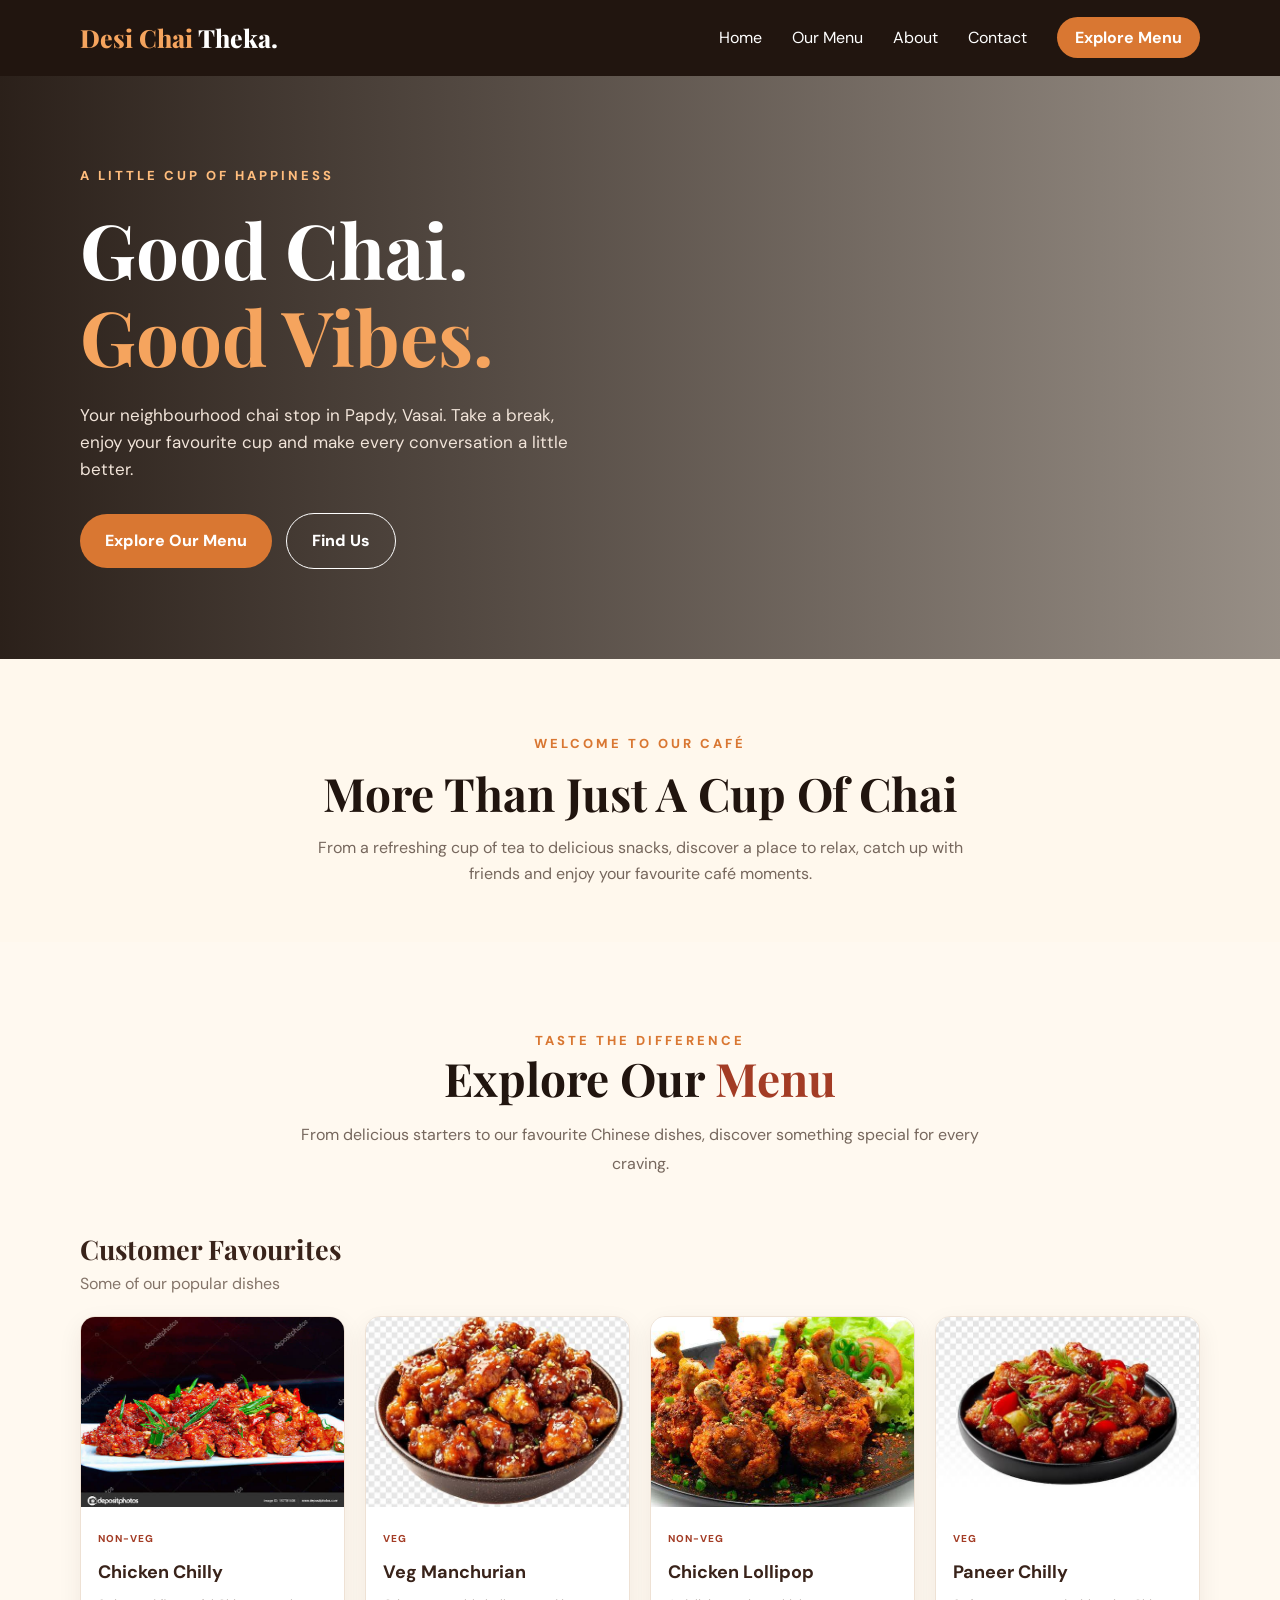
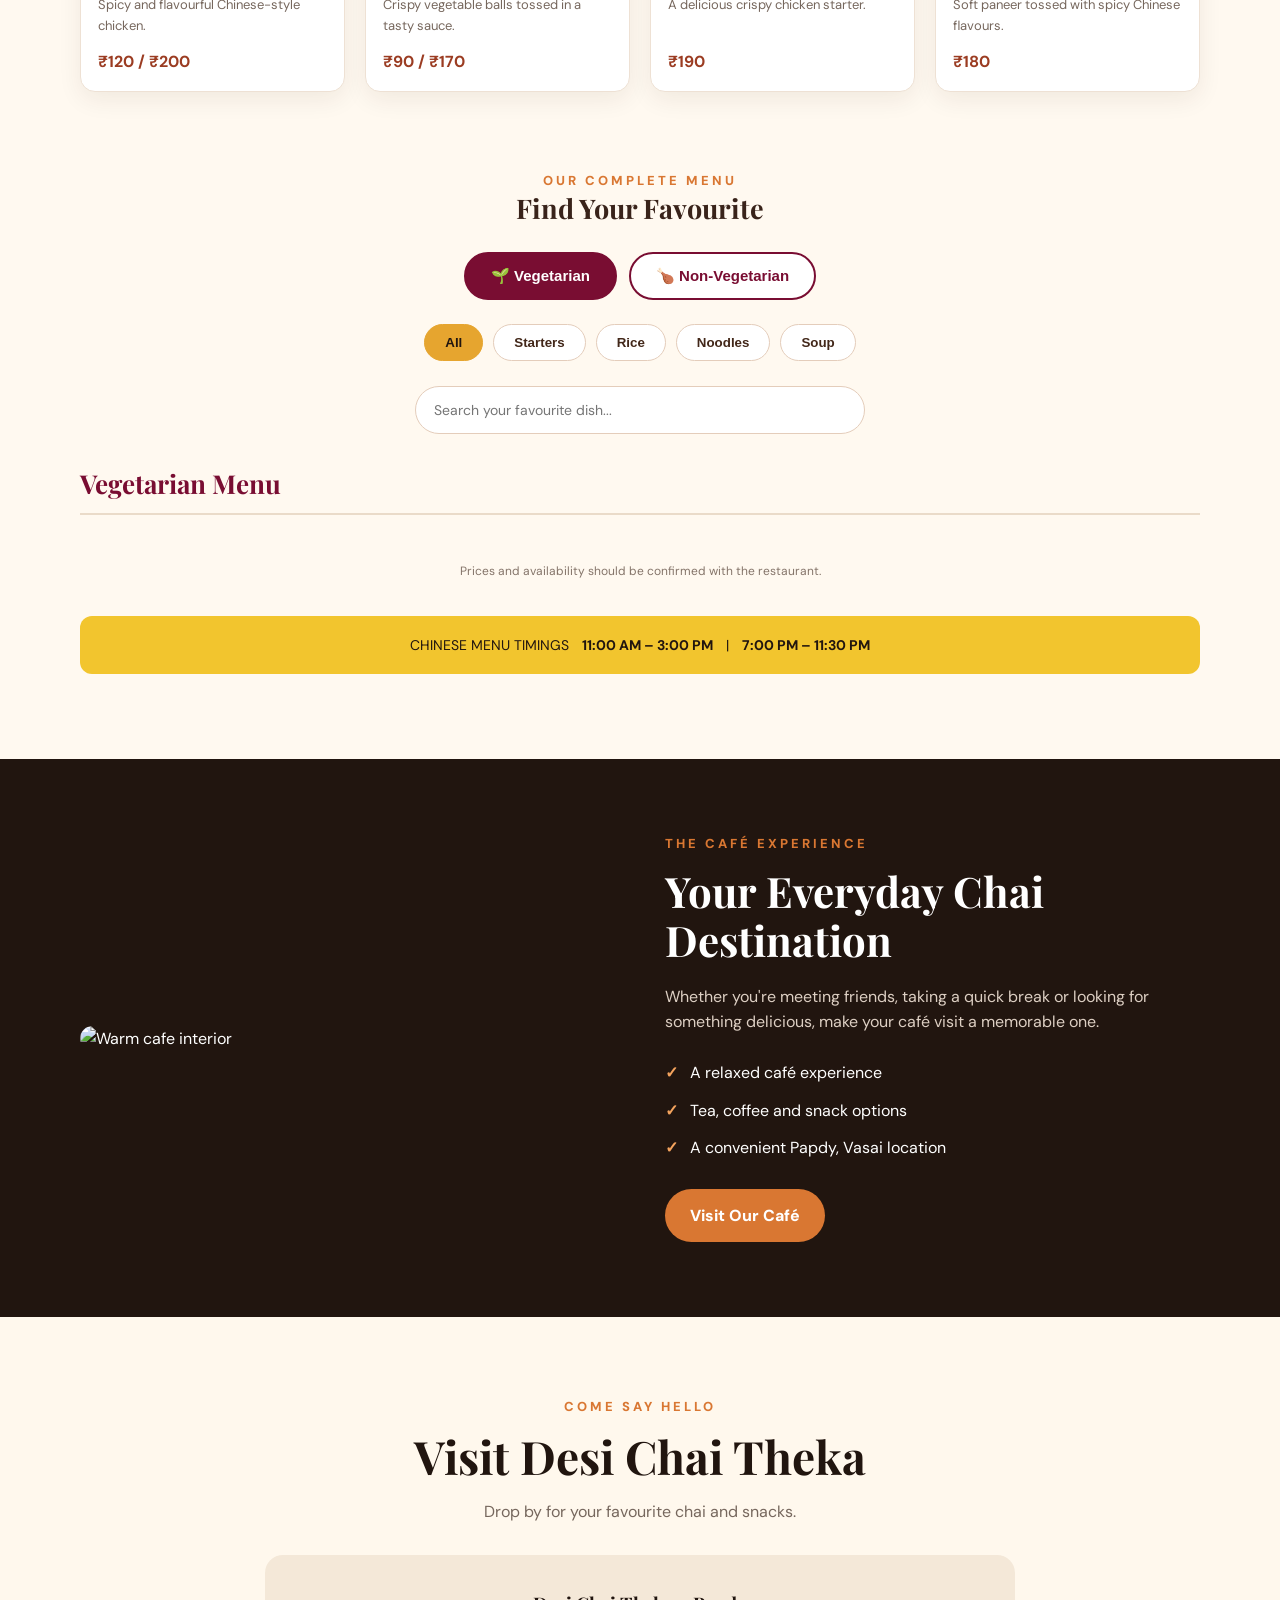
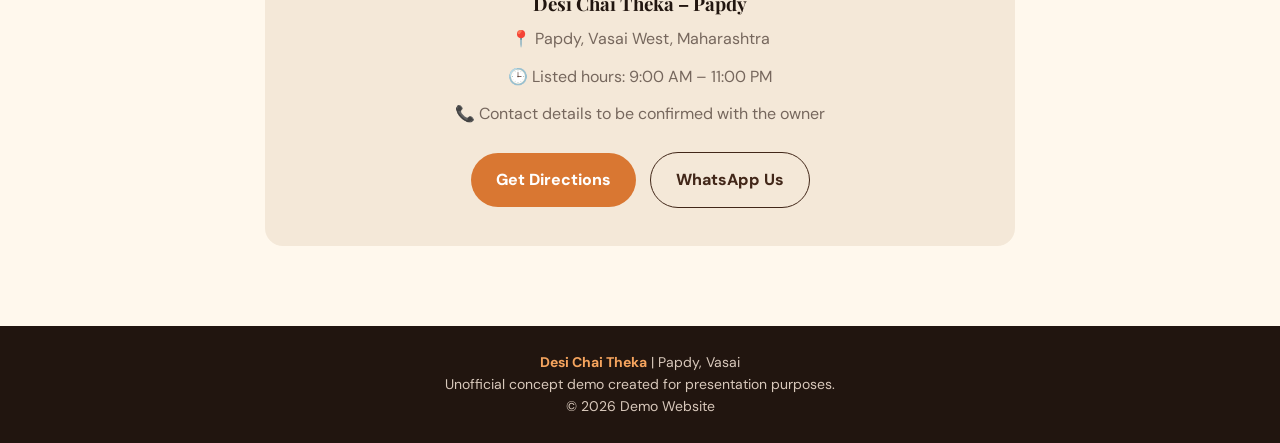
==== index.html @ b7f6dbe9 "Initial commit - Desi Chai Theka website" ====
<!DOCTYPE html>
<html lang="en">
<head>
  <meta charset="UTF-8">
  <meta name="viewport" content="width=device-width, initial-scale=1.0">
  <meta name="description" content="Discover Desi Chai Theka, Papdy, Vasai. Explore our sample menu of chai, coffee and snacks.">
  <title>Desi Chai Theka | Papdy, Vasai</title>

  <link rel="preconnect" href="https://fonts.googleapis.com">
  <link rel="preconnect" href="https://fonts.gstatic.com" crossorigin>
  <link href="https://fonts.googleapis.com/css2?family=DM+Sans:wght@400;500;600;700;800&family=Playfair+Display:wght@600;700;800&display=swap" rel="stylesheet">
  <script src="js/menu.js" defer></script>
  <style>
    :root {
      --dark: #21150f;
      --brown: #422719;
      --orange: #d97732;
      --cream: #fff8ed;
      --muted: #76675d;
      --white: #ffffff;
    }

    * {
      margin: 0;
      padding: 0;
      box-sizing: border-box;
    }

    html {
      scroll-behavior: smooth;
    }

    body {
      font-family: "DM Sans", sans-serif;
      background: var(--cream);
      color: var(--dark);
      line-height: 1.6;
    }

    a {
      text-decoration: none;
      color: inherit;
    }

    .container {
      width: min(1120px, 90%);
      margin: auto;
    }

    /* Navigation */
    header {
      background: var(--dark);
      color: white;
      position: sticky;
      top: 0;
      z-index: 100;
    }

    .navbar {
      min-height: 76px;
      display: flex;
      justify-content: space-between;
      align-items: center;
    }

    .logo {
      font-family: "Playfair Display", serif;
      font-size: 25px;
      font-weight: 800;
      color: #f5a45e;
    }

    .logo span {
      color: white;
    }

    .nav-links {
      display: flex;
      gap: 30px;
      align-items: center;
      list-style: none;
    }

    .nav-links a:hover {
      color: #f5a45e;
    }

    .nav-cta {
      background: var(--orange);
      padding: 10px 18px;
      border-radius: 25px;
      font-weight: 700;
    }

    .menu-toggle {
      display: none;
      background: none;
      color: white;
      border: 0;
      font-size: 28px;
      cursor: pointer;
    }

    /* Hero */
    .hero {
      min-height: 570px;
      display: flex;
      align-items: center;
      color: white;
      background:
        linear-gradient(90deg, rgba(25, 14, 8, .92), rgba(25, 14, 8, .45)),
        url("https://images.unsplash.com/photo-1544787219-7f47ccb76574?auto=format&fit=crop&w=1800&q=85")
        center/cover;
    }

    .hero-content {
      max-width: 650px;
      padding: 90px 0;
    }

    .eyebrow {
      color: #ffbd7d;
      text-transform: uppercase;
      letter-spacing: 3px;
      font-size: 13px;
      font-weight: 800;
      margin-bottom: 18px;
    }

    h1, h2, h3 {
      font-family: "Playfair Display", serif;
      line-height: 1.15;
    }

    h1 {
      font-size: clamp(42px, 7vw, 76px);
      margin-bottom: 22px;
    }

    h1 span {
      color: #f5a45e;
    }

    .hero p {
      font-size: 17px;
      max-width: 520px;
      color: #f1e4d9;
      margin-bottom: 30px;
    }

    .btn {
      display: inline-block;
      background: var(--orange);
      color: white;
      padding: 14px 25px;
      border-radius: 30px;
      font-weight: 800;
      transition: .2s;
    }

    .btn:hover {
      background: #b85d22;
      transform: translateY(-2px);
    }

    .btn-outline {
      background: transparent;
      border: 1px solid white;
      margin-left: 10px;
    }

    .btn-outline:hover {
      background: white;
      color: var(--dark);
    }

    /* Intro */
    .intro {
      text-align: center;
      padding: 75px 0 55px;
    }

    .section-label {
      color: var(--orange);
      font-size: 13px;
      font-weight: 800;
      text-transform: uppercase;
      letter-spacing: 3px;
      margin-bottom: 12px;
    }

    .section-title {
      font-size: clamp(32px, 5vw, 46px);
      margin-bottom: 16px;
    }

    .section-description {
      max-width: 650px;
      margin: auto;
      color: var(--muted);
    }

    /* Menu */
    .menu-section {
      padding: 30px 0 85px;
    }

    .filters {
      display: flex;
      justify-content: center;
      gap: 12px;
      flex-wrap: wrap;
      margin: 30px 0;
    }

    .filter-btn {
      border: 1px solid #e3d2c1;
      background: white;
      color: var(--brown);
      padding: 10px 20px;
      border-radius: 25px;
      cursor: pointer;
      font-family: inherit;
      font-weight: 700;
    }

    .filter-btn.active,
    .filter-btn:hover {
      background: var(--brown);
      color: white;
    }

    .menu-grid {
      display: grid;
      grid-template-columns: repeat(3, 1fr);
      gap: 24px;
    }

    .menu-card {
      background: white;
      border-radius: 16px;
      overflow: hidden;
      box-shadow: 0 8px 25px rgba(50, 30, 15, .07);
      transition: .2s;
    }

    .menu-card:hover {
      transform: translateY(-5px);
    }

    .menu-card img {
      width: 100%;
      height: 210px;
      object-fit: cover;
      display: block;
    }

    .menu-info {
      padding: 20px;
    }

    .menu-info h3 {
      font-size: 23px;
      margin-bottom: 8px;
    }

    .menu-info p {
      color: var(--muted);
      font-size: 14px;
      min-height: 44px;
    }

    .menu-price {
      color: var(--orange);
      font-size: 19px;
      font-weight: 800;
      margin-top: 14px;
    }

    /* Experience */
    .experience {
      background: var(--dark);
      color: white;
      padding: 75px 0;
    }

    .experience-grid {
      display: grid;
      grid-template-columns: 1fr 1fr;
      gap: 50px;
      align-items: center;
    }

    .experience img {
      width: 100%;
      height: 380px;
      object-fit: cover;
      border-radius: 18px;
    }

    .experience h2 {
      font-size: 42px;
      margin-bottom: 20px;
    }

    .experience p {
      color: #ddcfc3;
      margin-bottom: 25px;
    }

    .features {
      list-style: none;
      margin-bottom: 28px;
    }

    .features li {
      margin: 12px 0;
    }

    .features li::before {
      content: "✓";
      color: #f5a45e;
      font-weight: 800;
      margin-right: 12px;
    }

    /* Contact */
    .contact {
      padding: 80px 0;
      text-align: center;
    }

    .contact-box {
      background: #f4e8d8;
      padding: 38px;
      border-radius: 18px;
      max-width: 750px;
      margin: 30px auto 0;
    }

    .contact-box p {
      margin: 12px 0;
      color: var(--muted);
    }

    .contact-actions {
      margin-top: 25px;
    }

    /* Footer */
    footer {
      background: var(--dark);
      color: #d8c8bb;
      text-align: center;
      padding: 25px 15px;
      font-size: 14px;
    }

    footer strong {
      color: #f5a45e;
    }

    /* Mobile */
    @media (max-width: 768px) {
      .menu-toggle {
        display: block;
      }

      .nav-links {
        display: none;
        position: absolute;
        top: 76px;
        left: 0;
        width: 100%;
        background: var(--dark);
        flex-direction: column;
        padding: 25px;
        gap: 20px;
      }

      .nav-links.show {
        display: flex;
      }

      .hero {
        min-height: 530px;
      }

      .menu-grid {
        grid-template-columns: repeat(2, 1fr);
      }

      .experience-grid {
        grid-template-columns: 1fr;
      }

      .experience img {
        height: 280px;
      }
    }

    /* new code for menu */

/* =================================
   DESI CHAI THEKA DIGITAL MENU
================================= */

.menu-section {
  background: #fff9f0;
  padding: 85px 0;
}

.menu-intro {
  text-align: center;
  max-width: 700px;
  margin: 0 auto 55px;
}

.menu-intro p {
  color: #76675d;
  line-height: 1.8;
  margin-top: 15px;
}

.menu-intro .section-title span {
  color: #a33c25;
}

/* FEATURED DISHES */

.featured-heading {
  margin-bottom: 20px;
}

.featured-heading h3,
.full-menu-heading h3 {
  font-family: "Playfair Display", serif;
  font-size: 27px;
  color: #39231a;
}

.featured-heading p {
  color: #847469;
  margin-top: 6px;
}

.featured-dishes {
  display: grid;
  grid-template-columns: repeat(4, minmax(0, 1fr));
  gap: 20px;
  margin-bottom: 75px;
}

.featured-card {
  background: #ffffff;
  border-radius: 15px;
  overflow: hidden;
  border: 1px solid #eee1d4;
  box-shadow: 0 8px 25px rgba(50, 30, 15, 0.07);
  transition: transform .25s ease;
}

.featured-card:hover {
  transform: translateY(-6px);
}

.featured-card img {
  display: block;
  width: 100%;
  height: 190px;
  object-fit: cover;
  background: #eadbc9;
}

.featured-info {
  padding: 17px;
}

.featured-info span {
  color: #a33c25;
  font-size: 10px;
  font-weight: 800;
  letter-spacing: 1px;
}

.featured-info h4 {
  color: #39231a;
  font-size: 18px;
  margin: 8px 0;
}

.featured-info p {
  color: #76675d;
  font-size: 13px;
  line-height: 1.6;
  min-height: 42px;
}

.featured-info strong {
  display: block;
  margin-top: 12px;
  color: #9b3c22;
}

/* COMPLETE MENU */

.full-menu-heading {
  text-align: center;
  margin-bottom: 28px;
}

.menu-type-switch {
  display: flex;
  justify-content: center;
  flex-wrap: wrap;
  gap: 12px;
  margin-bottom: 24px;
}

.type-btn {
  padding: 13px 25px;
  border: 2px solid #790d32;
  border-radius: 30px;
  background: white;
  color: #790d32;
  font-size: 15px;
  font-weight: 800;
  cursor: pointer;
  transition: .2s;
}

.type-btn.active {
  background: #790d32;
  color: white;
}

.menu-category-switch {
  display: flex;
  justify-content: center;
  flex-wrap: wrap;
  gap: 10px;
  margin-bottom: 25px;
}

.category-btn {
  padding: 10px 20px;
  border: 1px solid #e4cdbb;
  border-radius: 25px;
  background: white;
  color: #422719;
  font-weight: 700;
  cursor: pointer;
}

.category-btn.active {
  background: #e6a52f;
  border-color: #e6a52f;
  color: #21150f;
}

/* SEARCH */

.menu-search {
  max-width: 450px;
  margin: 0 auto 35px;
}

.menu-search input {
  width: 100%;
  padding: 14px 18px;
  border: 1px solid #e4cdbb;
  border-radius: 30px;
  outline: none;
  font-family: inherit;
  font-size: 14px;
}

.menu-search input:focus {
  border-color: #790d32;
  box-shadow: 0 0 0 3px rgba(121, 13, 50, .08);
}

/* MENU TITLE */

.menu-heading {
  display: flex;
  justify-content: space-between;
  align-items: center;
  border-bottom: 2px solid #eadbc9;
  padding-bottom: 14px;
  margin-bottom: 22px;
}

.menu-heading h3 {
  color: #790d32;
  font-family: "Playfair Display", serif;
  font-size: 26px;
}

#menuCount {
  color: #847469;
  font-size: 13px;
}

/* MENU CARDS */

.digital-menu-grid {
  display: grid;
  grid-template-columns: repeat(2, minmax(0, 1fr));
  gap: 20px;
}

.menu-category-card {
  background: white;
  padding: 24px;
  border-radius: 15px;
  border: 1px solid #eee1d4;
  box-shadow: 0 6px 22px rgba(50, 30, 15, .05);
}

.menu-category-card h4 {
  font-family: "Playfair Display", serif;
  font-size: 22px;
  color: #a64d20;
  padding-bottom: 14px;
  margin-bottom: 8px;
  border-bottom: 1px solid #f0e3d7;
}

.digital-menu-item {
  display: flex;
  justify-content: space-between;
  align-items: center;
  gap: 12px;
  padding: 12px 0;
  border-bottom: 1px dashed #eadfd5;
}

.digital-menu-item:last-child {
  border-bottom: none;
}

.dish-details {
  display: flex;
  align-items: center;
  gap: 11px;
  min-width: 0;
}

.dish-thumbnail {
  width: 53px;
  height: 53px;
  border-radius: 9px;
  object-fit: cover;
  flex-shrink: 0;
}

.dish-name {
  color: #39271e;
  font-size: 14px;
  font-weight: 600;
}

.dish-price {
  color: #9b3c22;
  font-size: 14px;
  font-weight: 800;
  white-space: nowrap;
}

.no-menu-results {
  text-align: center;
  padding: 35px 10px;
  color: #76675d;
  grid-column: 1 / -1;
}

.menu-note {
  text-align: center;
  color: #847469;
  font-size: 12px;
  margin: 25px 0;
}

/* TIMINGS */

.timing-strip {
  background: #f2c52e;
  color: #21150f;
  border-radius: 12px;
  padding: 18px;
  margin-top: 35px;
  display: flex;
  align-items: center;
  justify-content: center;
  gap: 13px;
  flex-wrap: wrap;
  font-size: 14px;
}

/* MOBILE RESPONSIVENESS */

@media (max-width: 900px) {
  .featured-dishes {
    grid-template-columns: repeat(2, minmax(0, 1fr));
  }
}

@media (max-width: 650px) {
  .menu-section {
    padding: 55px 0;
  }

  .featured-dishes {
    grid-template-columns: 1fr 1fr;
    gap: 12px;
  }

  .featured-card img {
    height: 130px;
  }

  .featured-info {
    padding: 12px;
  }

  .featured-info h4 {
    font-size: 15px;
  }

  .featured-info p {
    font-size: 12px;
  }

  .digital-menu-grid {
    grid-template-columns: 1fr;
  }

  .menu-category-card {
    padding: 17px;
  }

  .menu-heading h3 {
    font-size: 21px;
  }

  .dish-thumbnail {
    width: 43px;
    height: 43px;
  }

  .dish-name,
  .dish-price {
    font-size: 12px;
  }

  .timing-strip {
    gap: 8px;
    font-size: 11px;
  }
}

    /* new code for menu ends here */

    @media (max-width: 520px) {
      .menu-grid {
        grid-template-columns: 1fr;
      }

      .btn-outline {
        margin: 12px 0 0;
      }

      .contact-box {
        padding: 25px 18px;
      }

      .experience h2 {
        font-size: 34px;
      }
    }
  </style>
</head>

<body>

  <header>
    <nav class="navbar container">
      <a href="#" class="logo">Desi Chai <span>Theka.</span></a>

      <button class="menu-toggle" id="menuToggle" aria-label="Open menu">☰</button>

      <ul class="nav-links" id="navLinks">
        <li><a href="#home">Home</a></li>
        <li><a href="#menu">Our Menu</a></li>
        <li><a href="#about">About</a></li>
        <li><a href="#contact">Contact</a></li>
        <li><a class="nav-cta" href="#menu">Explore Menu</a></li>
      </ul>
    </nav>
  </header>

  <main>
    <section class="hero" id="home">
      <div class="container">
        <div class="hero-content">
          <div class="eyebrow">A little cup of happiness</div>
          <h1>Good Chai.<br><span>Good Vibes.</span></h1>
          <p>
            Your neighbourhood chai stop in Papdy, Vasai.
            Take a break, enjoy your favourite cup and make
            every conversation a little better.
          </p>
          <a href="#menu" class="btn">Explore Our Menu</a>
          <a href="#contact" class="btn btn-outline">Find Us</a>
        </div>
      </div>
    </section>

    <section class="intro">
      <div class="container">
        <div class="section-label">Welcome to our café</div>
        <h2 class="section-title">More Than Just A Cup Of Chai</h2>
        <p class="section-description">
          From a refreshing cup of tea to delicious snacks,
          discover a place to relax, catch up with friends
          and enjoy your favourite café moments.
        </p>
      </div>
    </section>

    <!-- <section class="menu-section container" id="menu">
    
      <div class="section-label" style="text-align:center">What would you like today?</div>
      <h2 class="section-title" style="text-align:center">Explore Our Menu</h2>
      <p class="section-description">
        Sample menu for website demonstration. Final items and prices
        should be confirmed by the café owner.
      </p>

      <div class="filters">
        <button class="filter-btn active" data-category="all">All Items</button>
        <button class="filter-btn" data-category="chai">Chai</button>
        <button class="filter-btn" data-category="coffee">Coffee</button>
        <button class="filter-btn" data-category="snacks">Snacks</button>
      </div>

      <div class="menu-grid" id="menuGrid">

        <article class="menu-card" data-category="chai">
          <img src="https://images.unsplash.com/photo-1571934811356-5cc061b6821f?auto=format&fit=crop&w=700&q=80" alt="Indian masala tea">
          <div class="menu-info">
            <h3>Masala Chai</h3>
            <p>Classic Indian tea with aromatic spices.</p>
            <div class="menu-price">Sample ₹30</div>
          </div>
        </article>

        <article class="menu-card" data-category="chai">
          <img src="https://images.unsplash.com/photo-1544787219-7f47ccb76574?auto=format&fit=crop&w=700&q=80" alt="Cup of tea">
          <div class="menu-info">
            <h3>Special Cutting Chai</h3>
            <p>A small cup for a refreshing break.</p>
            <div class="menu-price">Sample ₹20</div>
          </div>
        </article>

        <article class="menu-card" data-category="coffee">
          <img src="https://images.unsplash.com/photo-1509042239860-f550ce710b93?auto=format&fit=crop&w=700&q=80" alt="Coffee cup">
          <div class="menu-info">
            <h3>Hot Coffee</h3>
            <p>A comforting cup of freshly prepared coffee.</p>
            <div class="menu-price">Sample ₹50</div>
          </div>
        </article>

        <article class="menu-card" data-category="snacks">
          <img src="https://images.unsplash.com/photo-1601050690597-df0568f70950?auto=format&fit=crop&w=700&q=80" alt="Indian samosas">
          <div class="menu-info">
            <h3>Samosa</h3>
            <p>A crispy snack to enjoy with your chai.</p>
            <div class="menu-price">Sample ₹25</div>
          </div>
        </article>

        <article class="menu-card" data-category="snacks">
          <img src="https://images.unsplash.com/photo-1528735602780-2552fd46c7af?auto=format&fit=crop&w=700&q=80" alt="Sandwich">
          <div class="menu-info">
            <h3>Grilled Sandwich</h3>
            <p>A tasty snack for your hunger break.</p>
            <div class="menu-price">Sample ₹80</div>
          </div>
        </article>

        <article class="menu-card" data-category="snacks">
          <img src="https://images.unsplash.com/photo-1568901346375-23c9450c58cd?auto=format&fit=crop&w=700&q=80" alt="Burger">
          <div class="menu-info">
            <h3>Veg Burger</h3>
            <p>A delicious café-style burger.</p>
            <div class="menu-price">Sample ₹90</div>
          </div>
        </article>

      </div>
    </section> -->


<!-- ================= MENU SECTION ================= -->

<section class="menu-section" id="menu">

  <div class="container">

    <div class="menu-intro">
      <span class="section-label">TASTE THE DIFFERENCE</span>

      <h2 class="section-title">
        Explore Our <span>Menu</span>
      </h2>

      <p>
        From delicious starters to our favourite Chinese dishes,
        discover something special for every craving.
      </p>
    </div>

    <!-- FEATURED DISHES -->

    <div class="featured-heading">
      <h3>Customer Favourites</h3>
      <p>Some of our popular dishes</p>
    </div>

    <div class="featured-dishes">

      <article class="featured-card">
        <img src="assets/images/menu/chicken-chilly.jpg"
             alt="Chicken Chilly"
             onerror="this.style.display='none'">
        <div class="featured-info">
          <span>NON-VEG</span>    
          <h4>Chicken Chilly</h4>
          <p>Spicy and flavourful Chinese-style chicken.</p>
          <strong>₹120 / ₹200</strong>
        </div>
      </article>

      <article class="featured-card">
        <img src="assets/images/menu/veg-manchurian.jpg"
             alt="Veg Manchurian"
             onerror="this.style.display='none'">
        <div class="featured-info">
          <span>VEG</span>
          <h4>Veg Manchurian</h4>
          <p>Crispy vegetable balls tossed in a tasty sauce.</p>
          <strong>₹90 / ₹170</strong>
        </div>
      </article>

      <article class="featured-card">
        <img src="assets/images/menu/chicken-lollipop.jpg"
             alt="Chicken Lollipop"
             onerror="this.style.display='none'">
        <div class="featured-info">
          <span>NON-VEG</span>
          <h4>Chicken Lollipop</h4>
          <p>A delicious crispy chicken starter.</p>
          <strong>₹190</strong>
        </div>
      </article>

      <article class="featured-card">
        <img src="assets/images/menu/panner-chilly.jpg"
             alt="Paneer Chilly"
             onerror="this.style.display='none'">
        <div class="featured-info">
          <span>VEG</span>
          <h4>Paneer Chilly</h4>
          <p>Soft paneer tossed with spicy Chinese flavours.</p>
          <strong>₹180</strong>
        </div>
      </article>

    </div>

    <!-- MENU FILTERS -->

    <div class="full-menu-heading">
      <span class="section-label">OUR COMPLETE MENU</span>
      <h3>Find Your Favourite</h3>
    </div>

    <div class="menu-type-switch">

      <button class="type-btn active" data-type="veg">
        🌱 Vegetarian
      </button>

      <button class="type-btn" data-type="nonveg">
        🍗 Non-Vegetarian
      </button>

    </div>

    <div class="menu-category-switch">

      <button class="category-btn active" data-category="all">
        All
      </button>

      <button class="category-btn" data-category="starter">
        Starters
      </button>

      <button class="category-btn" data-category="rice">
        Rice
      </button>

      <button class="category-btn" data-category="noodles">
        Noodles
      </button>

      <button class="category-btn" data-category="soup">
        Soup
      </button>

    </div>

    <!-- SEARCH MENU -->

    <div class="menu-search">
      <input
        type="search"
        id="menuSearch"
        placeholder="Search your favourite dish..."
        aria-label="Search menu dishes">
    </div>

    <div class="menu-heading">
      <h3 id="menuHeading">Vegetarian Menu</h3>
      <span id="menuCount"></span>
    </div>

    <!-- JAVASCRIPT WILL DISPLAY MENU HERE -->

    <div class="digital-menu-grid" id="digitalMenu"></div>

    <p class="menu-note">
      Prices and availability should be confirmed with the restaurant.
    </p>

    <!-- MENU TIMINGS -->

    <div class="timing-strip">
      <span>CHINESE MENU TIMINGS</span>
      <strong>11:00 AM – 3:00 PM</strong>
      <span>|</span>
      <strong>7:00 PM – 11:30 PM</strong>
    </div>

  </div>

</section>

<!-- ================= END MENU SECTION ================= -->

    <section class="experience" id="about">
      <div class="container experience-grid">
        <div>
          <img src="https://images.unsplash.com/photo-1554118811-1e0d58224f24?auto=format&fit=crop&w=1000&q=85" alt="Warm cafe interior">
        </div>

        <div>
          <div class="section-label">The café experience</div>
          <h2>Your Everyday Chai Destination</h2>
          <p>
            Whether you're meeting friends, taking a quick break
            or looking for something delicious, make your café
            visit a memorable one.
          </p>

          <ul class="features">
            <li>A relaxed café experience</li>
            <li>Tea, coffee and snack options</li>
            <li>A convenient Papdy, Vasai location</li>
          </ul>

          <a href="#contact" class="btn">Visit Our Café</a>
        </div>
      </div>
    </section>

    <section class="contact" id="contact">
      <div class="container">
        <div class="section-label">Come say hello</div>
        <h2 class="section-title">Visit Desi Chai Theka</h2>
        <p class="section-description">
          Drop by for your favourite chai and snacks.
        </p>

        <div class="contact-box">
          <h3>Desi Chai Theka – Papdy</h3>
          <p>📍 Papdy, Vasai West, Maharashtra</p>
          <p>🕒 Listed hours: 9:00 AM – 11:00 PM</p>
          <p>📞 Contact details to be confirmed with the owner</p>

          <div class="contact-actions">
            <a
              class="btn"
              target="_blank"
              rel="noopener"
              href="https://www.google.com/maps/search/?api=1&query=Desi+Chai+Theka+Papdy+Vasai"
            >
              Get Directions
            </a>

            <a
              class="btn btn-outline"
              style="color:var(--brown);border-color:var(--brown)"
              href="https://wa.me/919999999999"
              target="_blank"
              rel="noopener"
            >
              WhatsApp Us
            </a>
          </div>
        </div>
      </div>
    </section>
  </main>

  <footer>
    <p><strong>Desi Chai Theka</strong> | Papdy, Vasai</p>
    <p>Unofficial concept demo created for presentation purposes.</p>
    <p>© <span id="year"></span> Demo Website</p>
  </footer>

  <script>
    // Mobile navigation
    const menuToggle = document.getElementById("menuToggle");
    const navLinks = document.getElementById("navLinks");

    menuToggle.addEventListener("click", () => {
      navLinks.classList.toggle("show");
    });

    // Close mobile navigation after selecting a link
    document.querySelectorAll(".nav-links a").forEach(link => {
      link.addEventListener("click", () => {
        navLinks.classList.remove("show");
      });
    });

    // Menu category filtering
    const filterButtons = document.querySelectorAll(".filter-btn");
    const menuCards = document.querySelectorAll(".menu-card");

    filterButtons.forEach(button => {
      button.addEventListener("click", () => {
        const category = button.dataset.category;

        filterButtons.forEach(btn => btn.classList.remove("active"));
        button.classList.add("active");

        menuCards.forEach(card => {
          const matches = category === "all" ||
                          card.dataset.category === category;

          card.style.display = matches ? "block" : "none";
        });
      });
    });

    // Current year
    document.getElementById("year").textContent =
      new Date().getFullYear();
  </script>

</body>
</html>
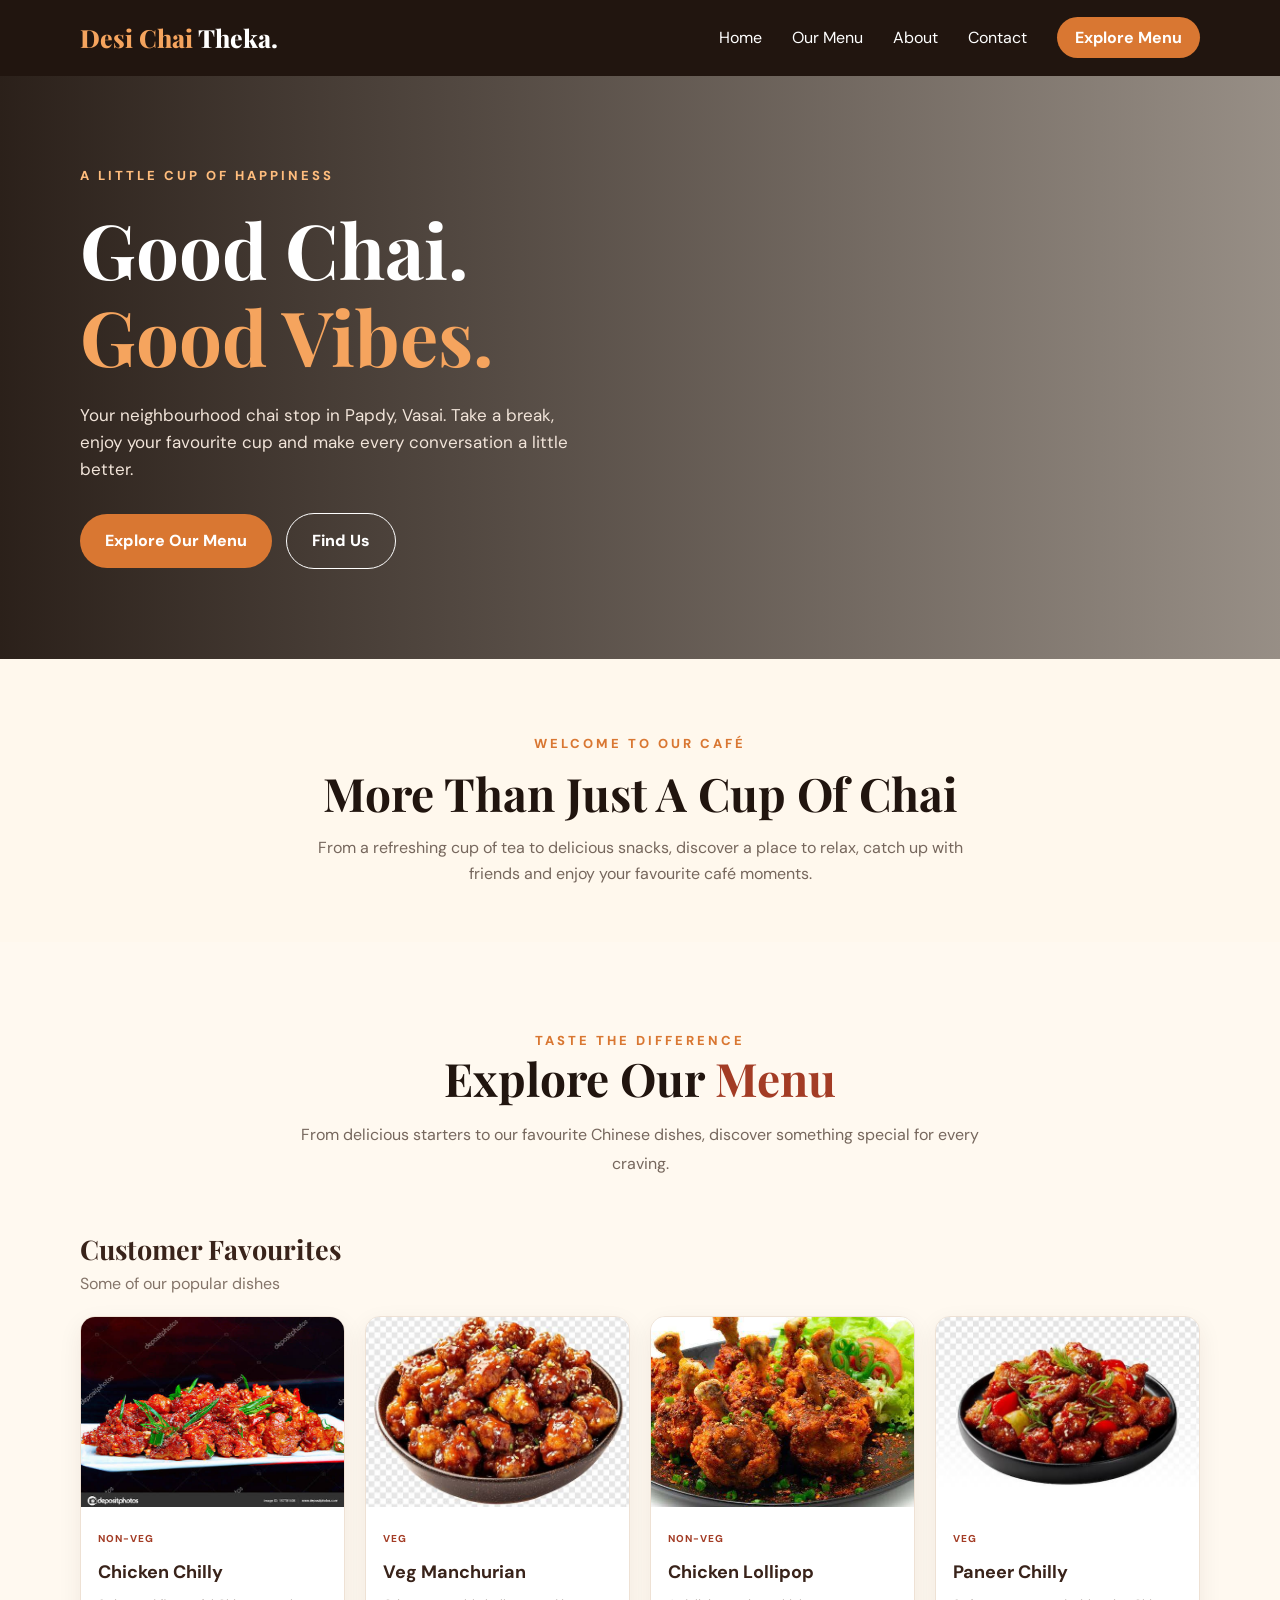
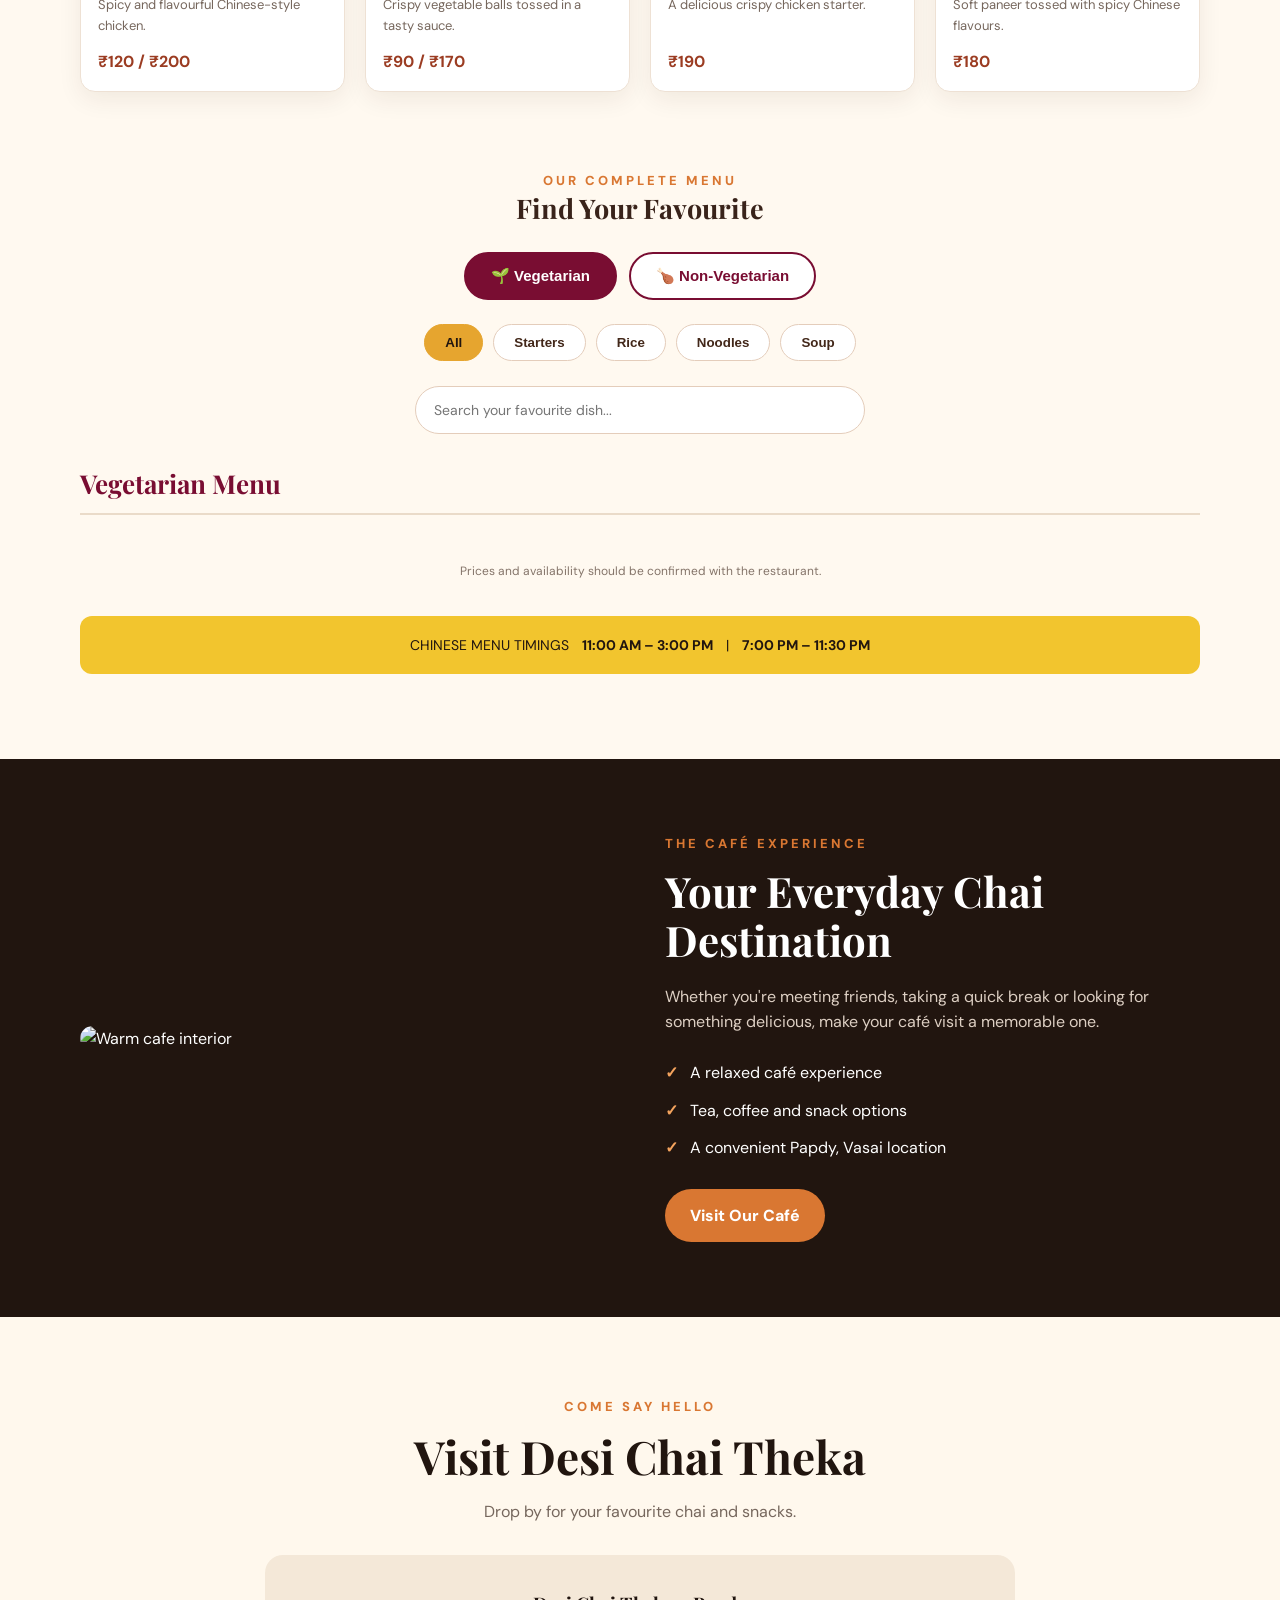
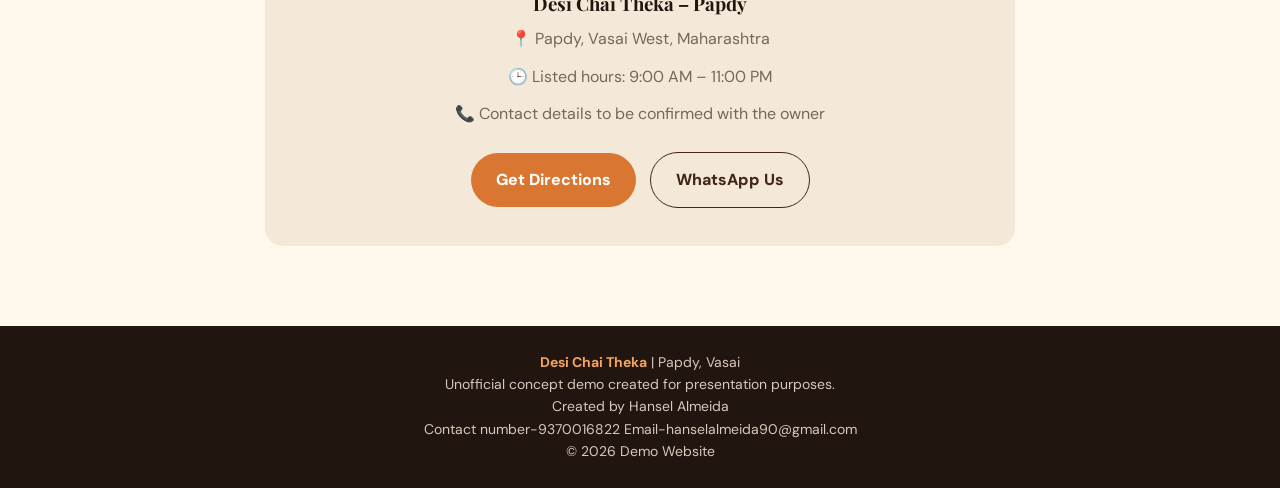
==== commit 4653528e: "Updated website footer" ====
--- a/index.html
+++ b/index.html
@@ -969,7 +969,6 @@
           <strong>₹190</strong>
         </div>
       </article>
-
       <article class="featured-card">
         <img src="assets/images/menu/panner-chilly.jpg"
              alt="Paneer Chilly"
@@ -1133,6 +1132,8 @@
   <footer>
     <p><strong>Desi Chai Theka</strong> | Papdy, Vasai</p>
     <p>Unofficial concept demo created for presentation purposes.</p>
+    <p>Created by Hansel Almeida</p>
+    <p>Contact number-9370016822   Email-hanselalmeida90@gmail.com</p>
     <p>© <span id="year"></span> Demo Website</p>
   </footer>
 
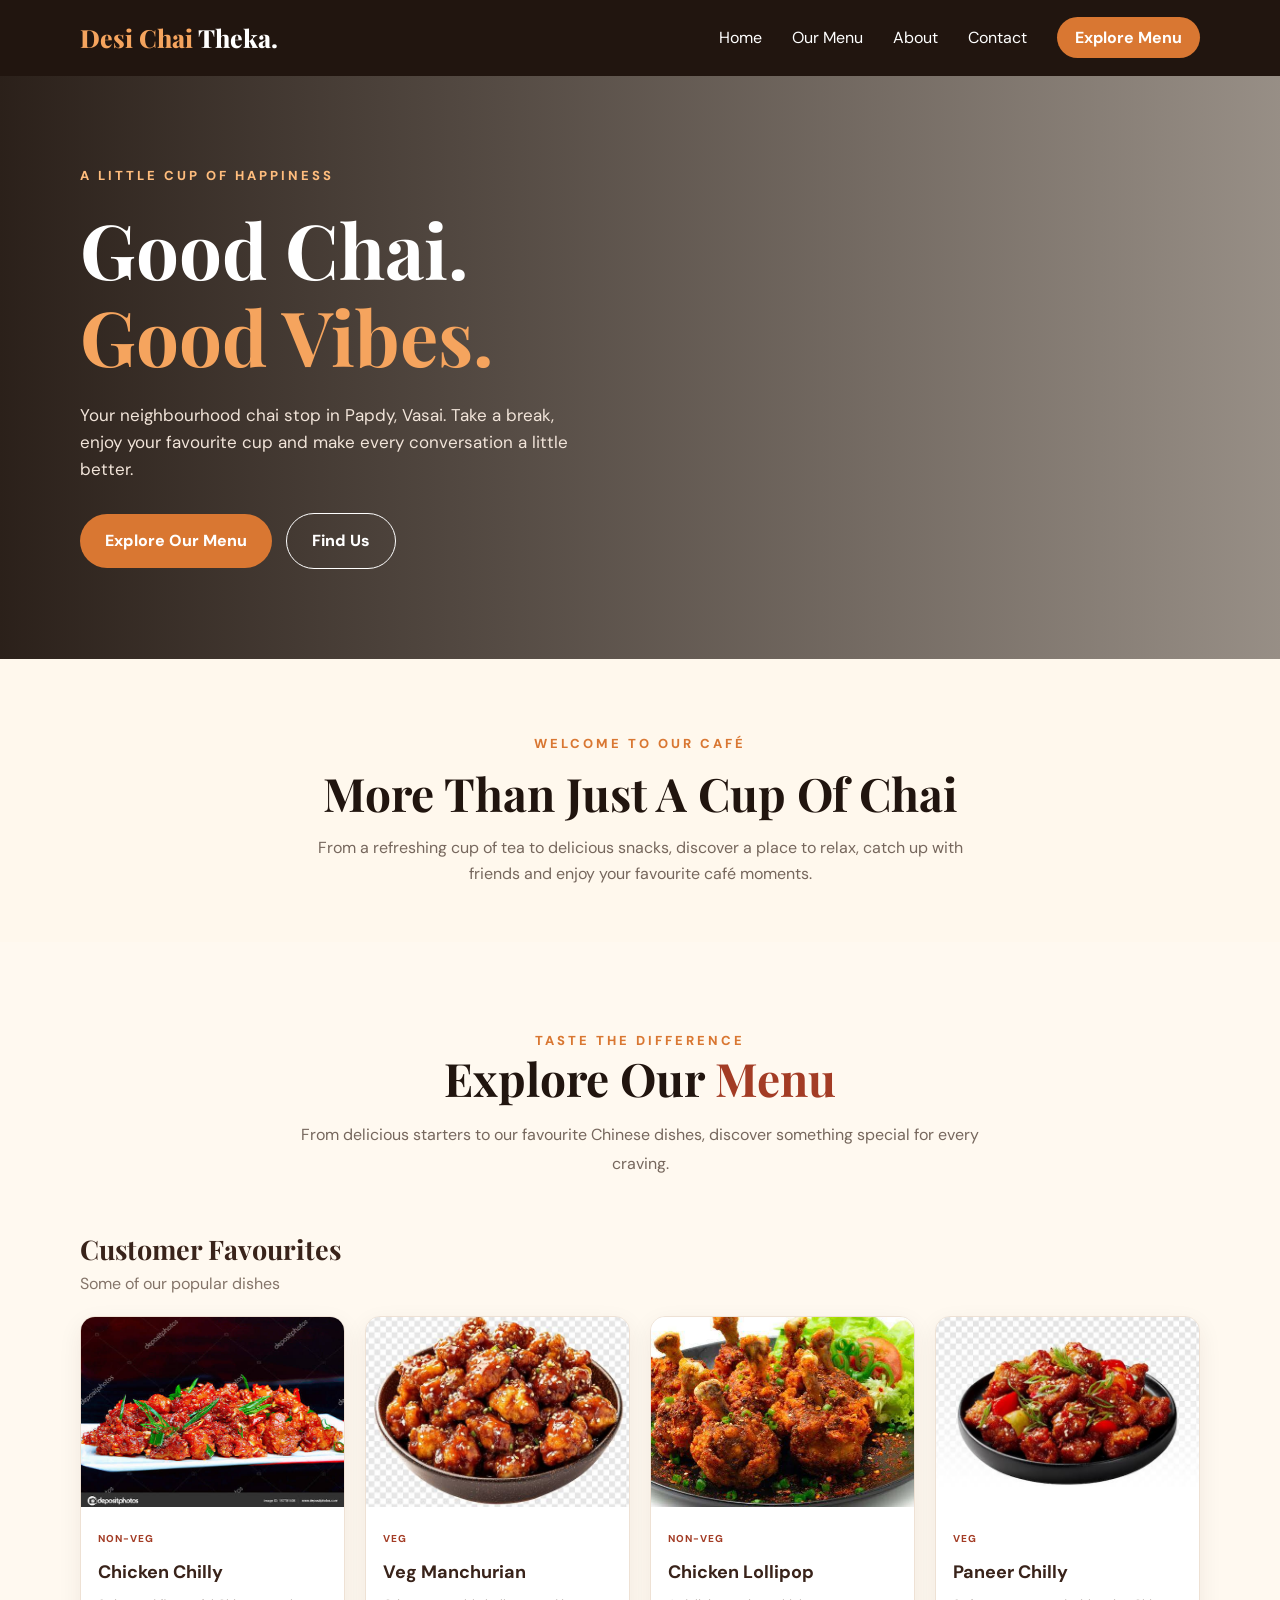
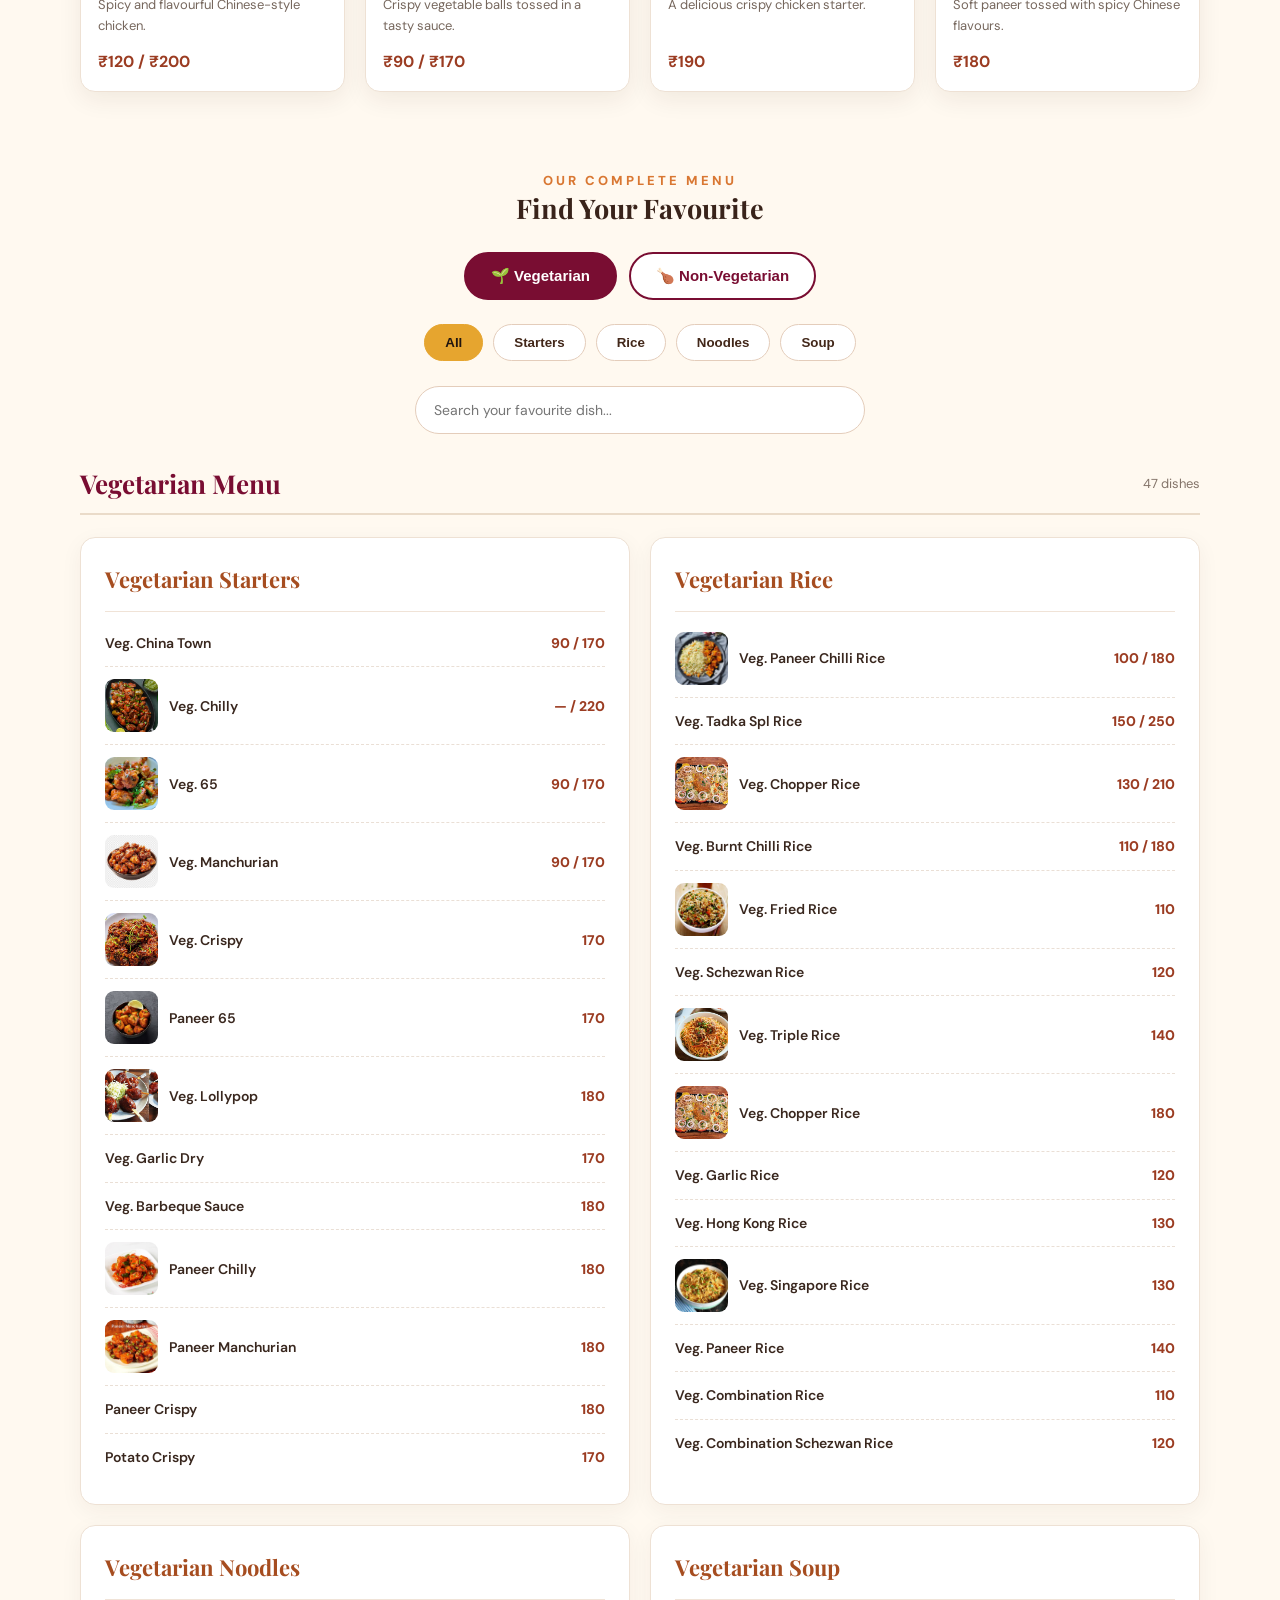
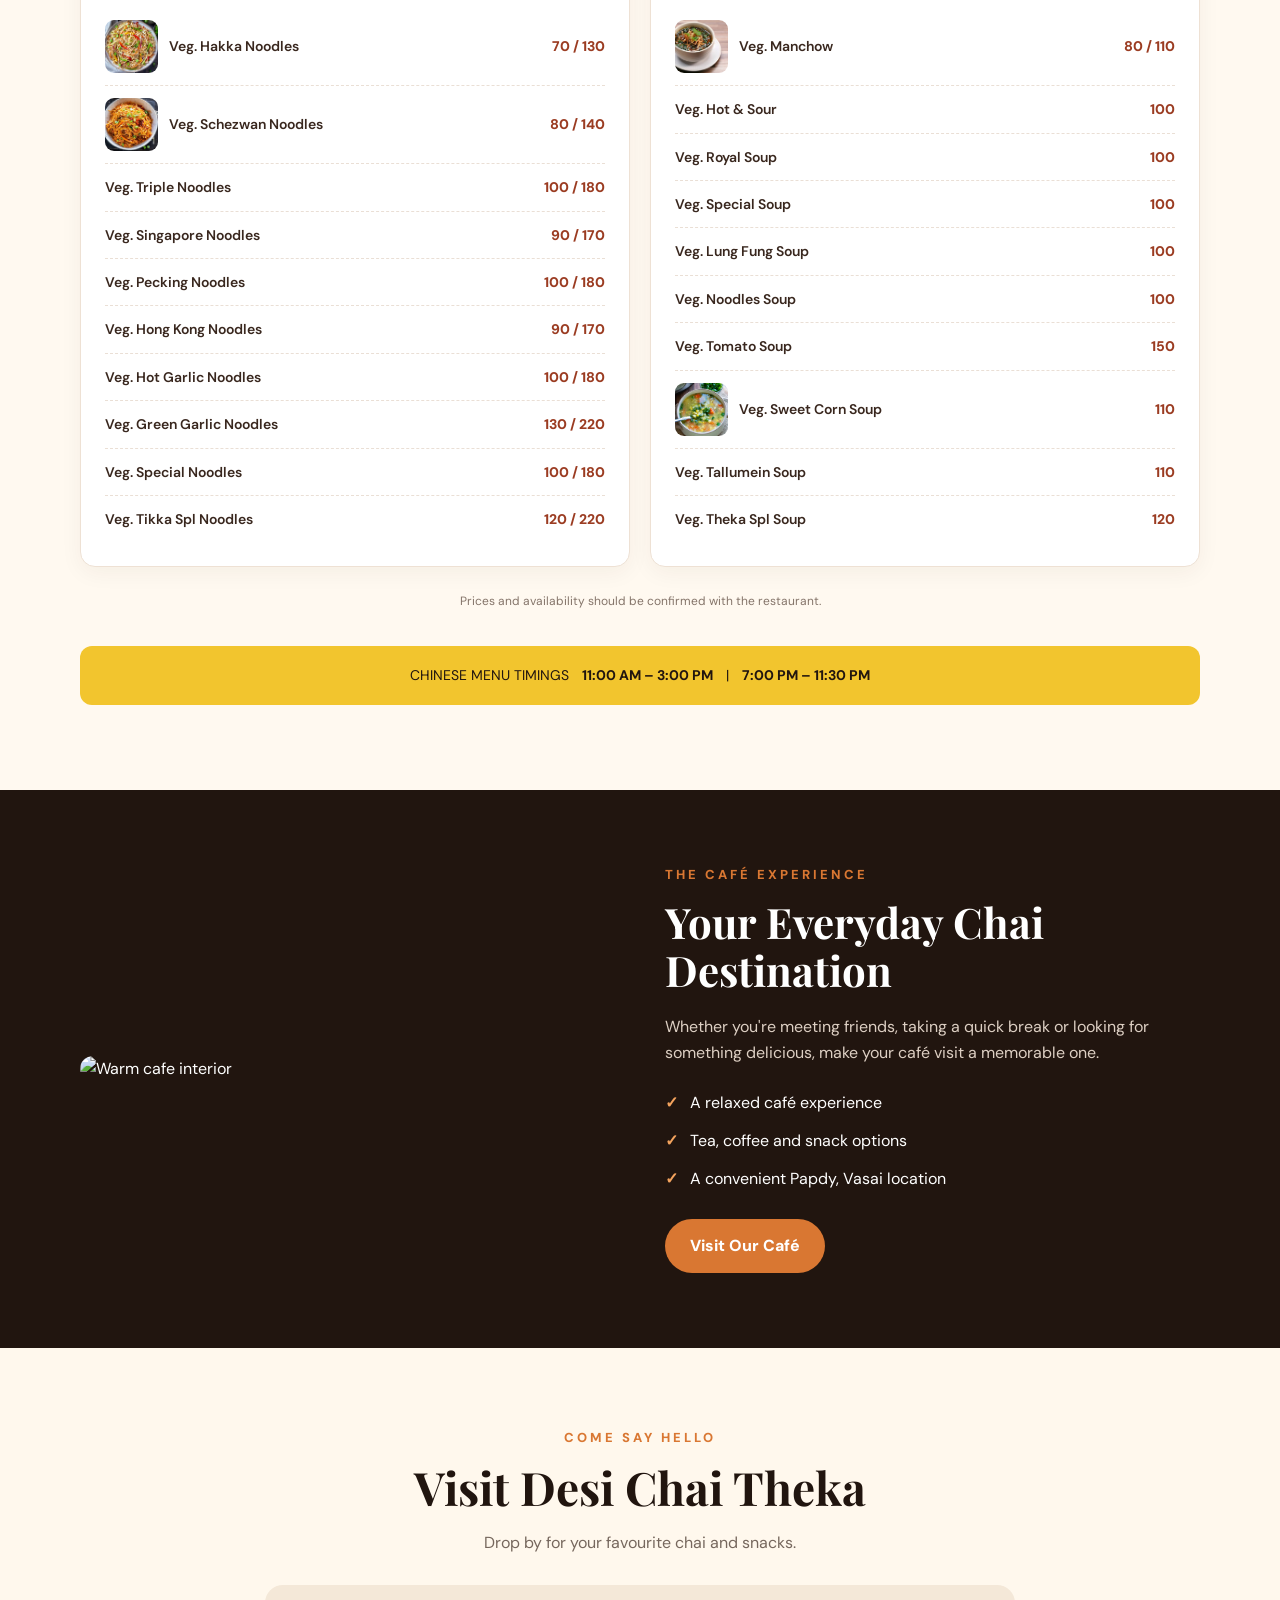
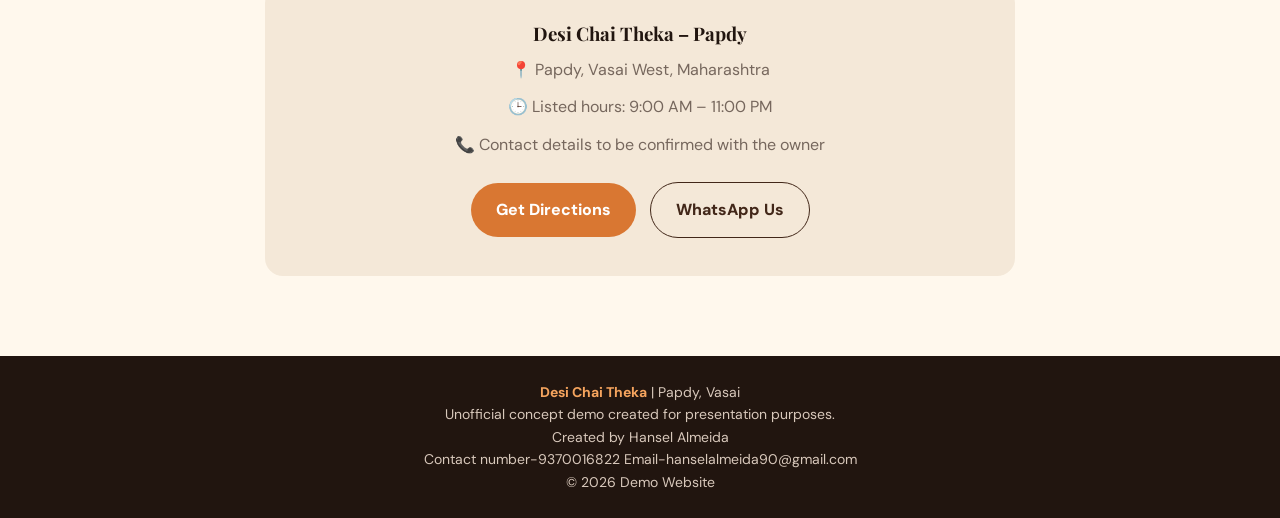
==== commit 73c60a8f: "JS updated" ====
--- a/index.html
+++ b/index.html
@@ -10,7 +10,7 @@
   <link rel="preconnect" href="https://fonts.googleapis.com">
   <link rel="preconnect" href="https://fonts.gstatic.com" crossorigin>
   <link href="https://fonts.googleapis.com/css2?family=DM+Sans:wght@400;500;600;700;800&family=Playfair+Display:wght@600;700;800&display=swap" rel="stylesheet">
-  <script src="js/menu.js" defer></script>
+  <script src="JS/menu.js" defer></script>
   <style>
     :root {
       --dark: #21150f;
@@ -1117,7 +1117,7 @@
             <a
               class="btn btn-outline"
               style="color:var(--brown);border-color:var(--brown)"
-              href="https://wa.me/919999999999"
+              href="https://wa.me/9370016822"
               target="_blank"
               rel="noopener"
             >
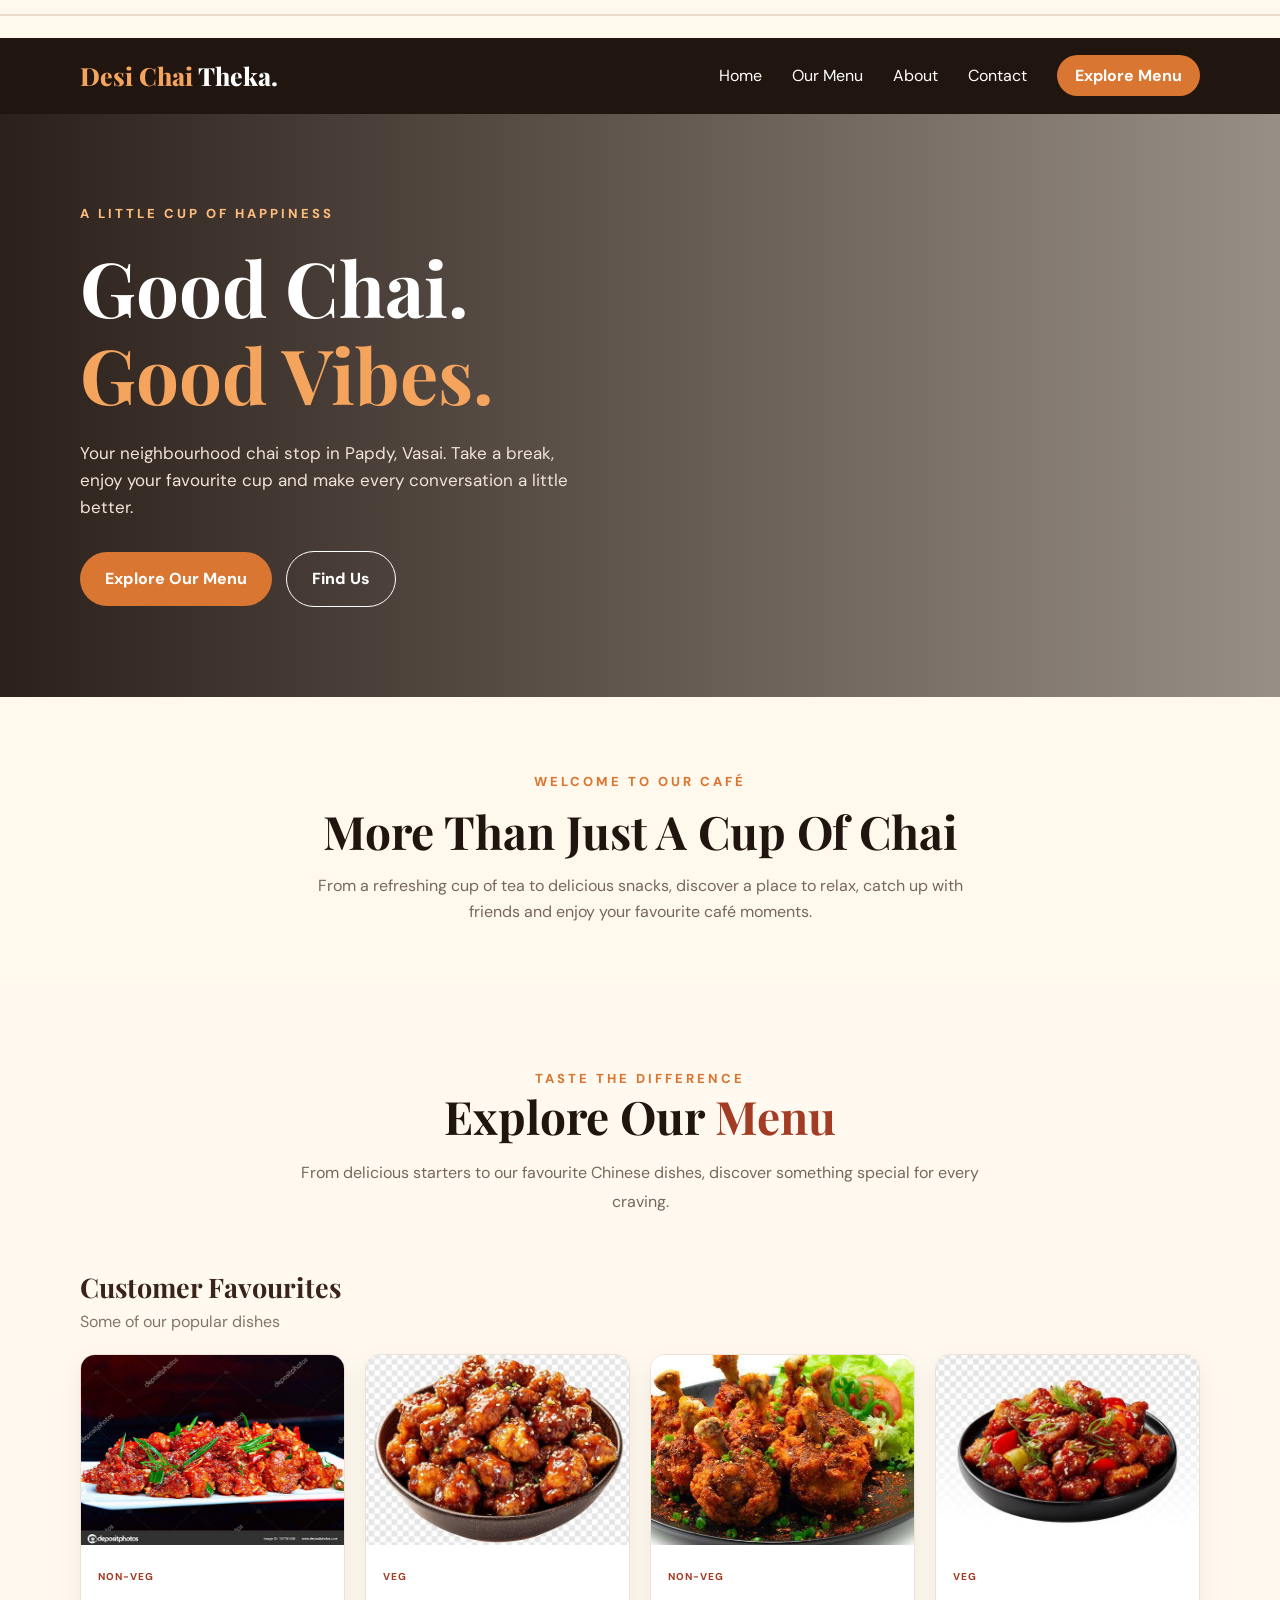
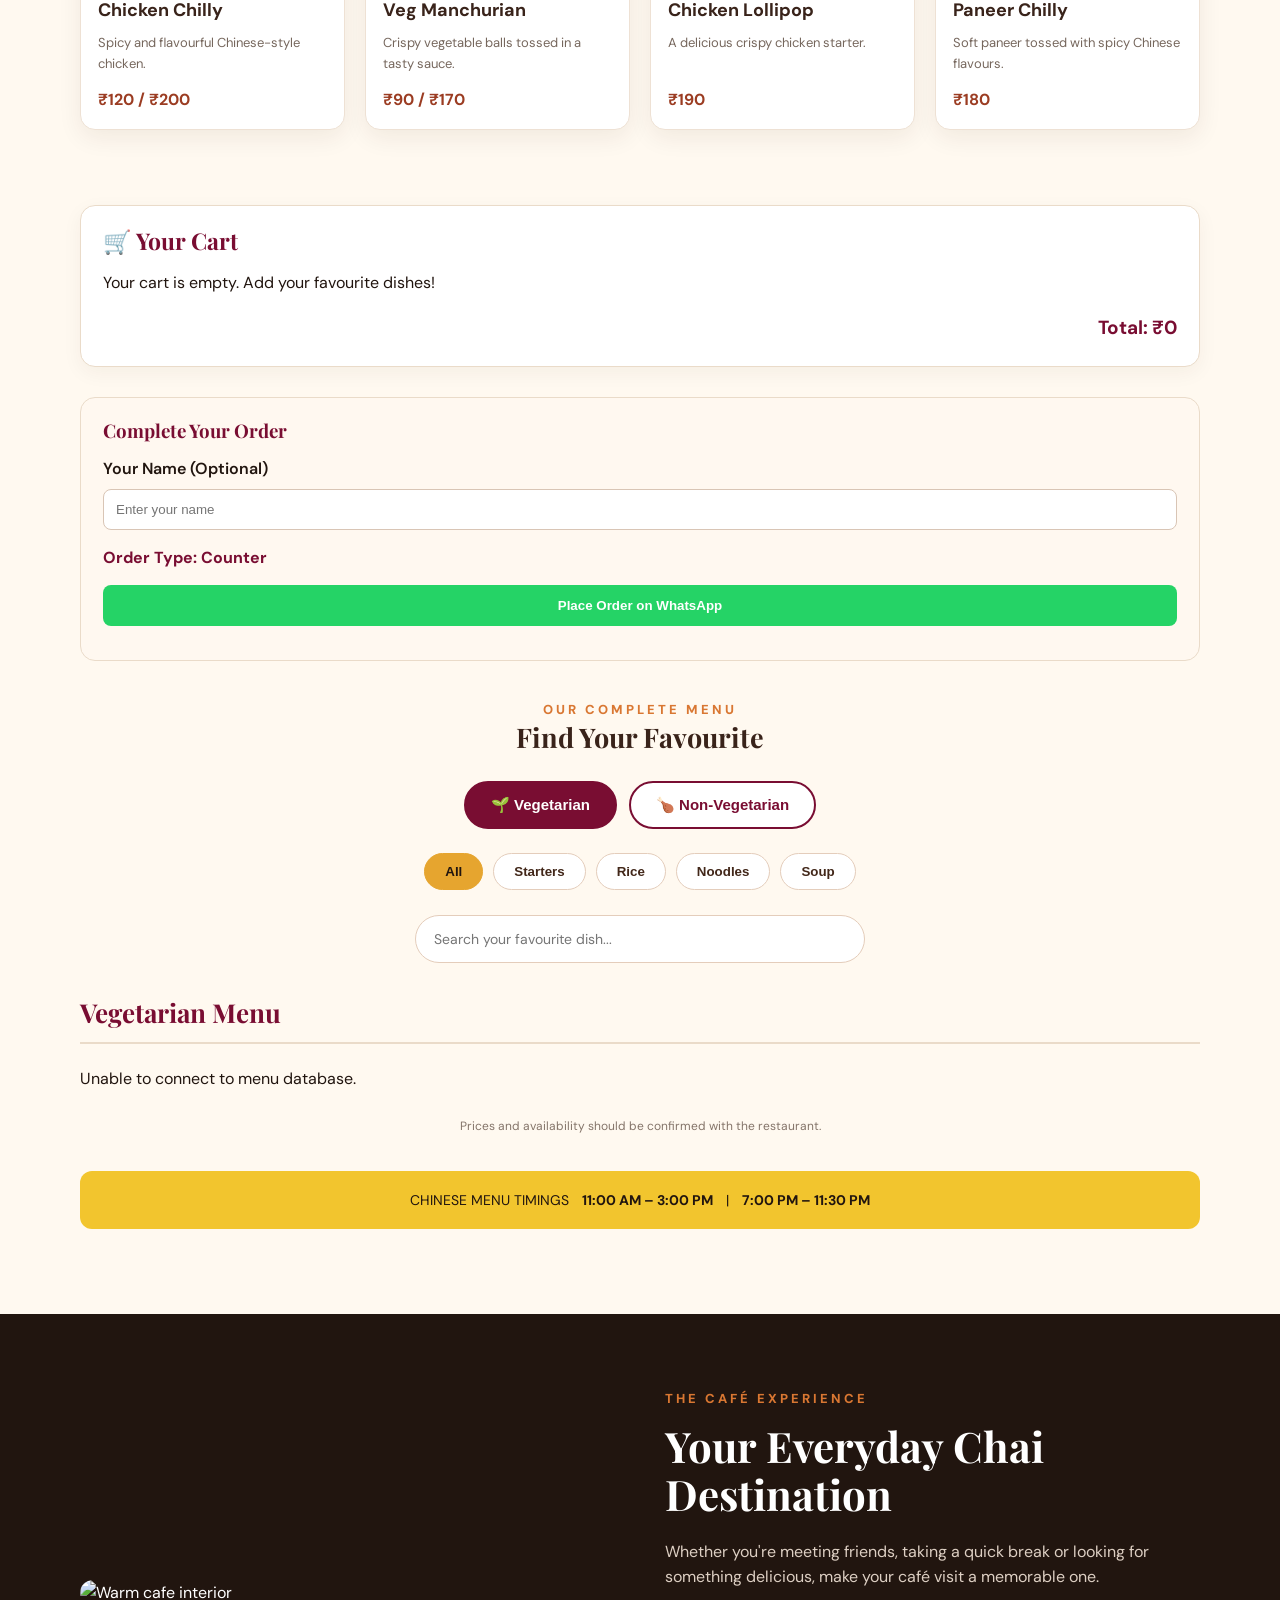
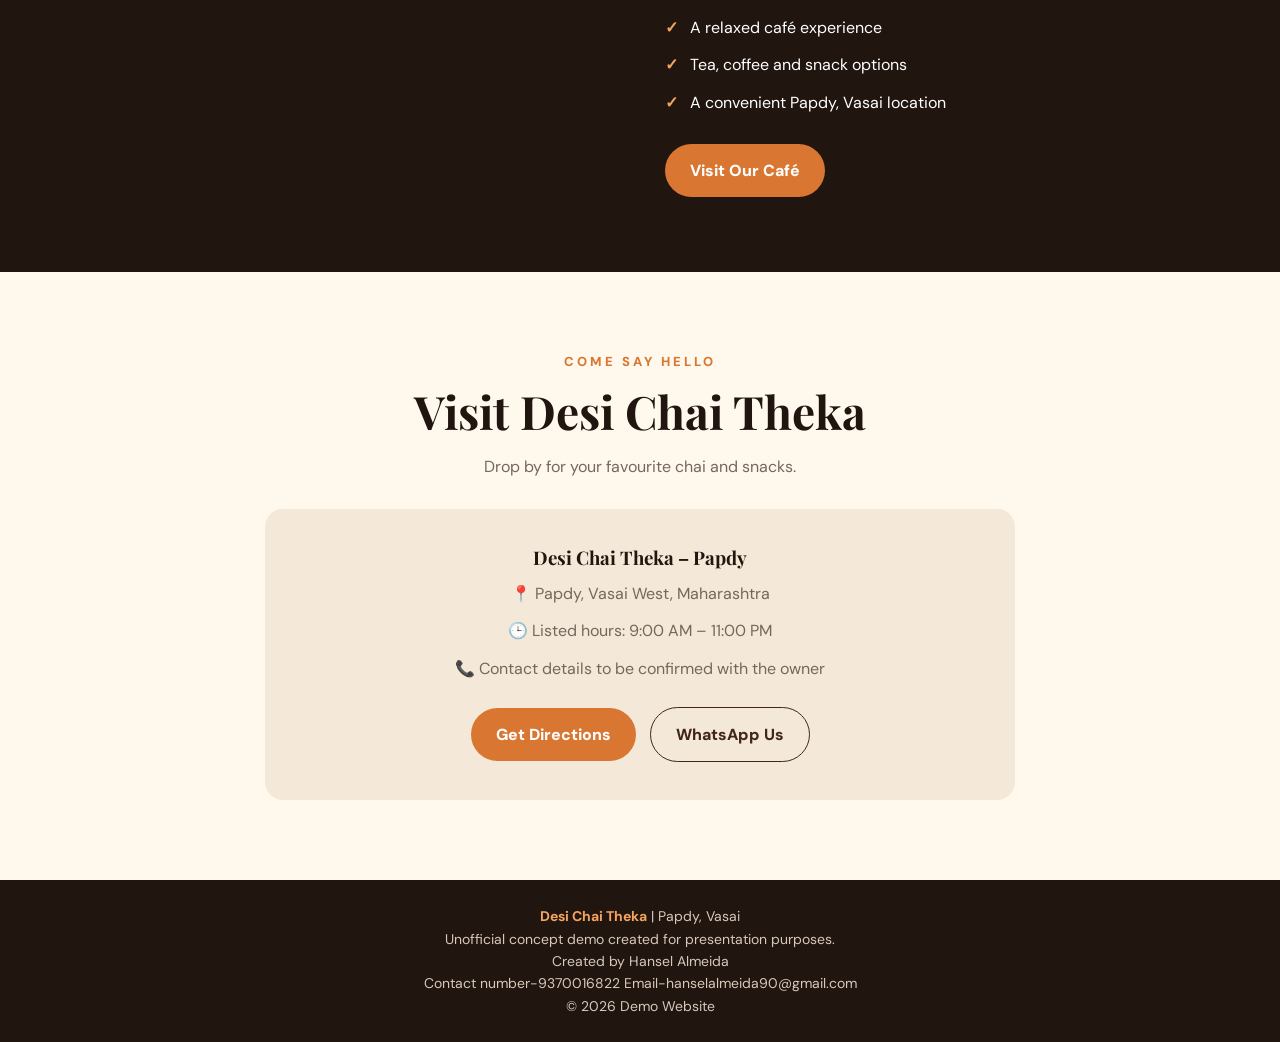
==== commit 495f04fd: "new features" ====
--- a/index.html
+++ b/index.html
@@ -10,8 +10,117 @@
   <link rel="preconnect" href="https://fonts.googleapis.com">
   <link rel="preconnect" href="https://fonts.gstatic.com" crossorigin>
   <link href="https://fonts.googleapis.com/css2?family=DM+Sans:wght@400;500;600;700;800&family=Playfair+Display:wght@600;700;800&display=swap" rel="stylesheet">
-  <script src="JS/menu.js" defer></script>
+  <!-- <script src="JS/menu.js" defer></script> -->
+  <!-- <script src="JS/main.js" defer></script> -->
+<!-- Added database connection here  -->
+<script src="https://cdn.jsdelivr.net/npm/@supabase/supabase-js@2"></script>
+<script src="JS/supabase.js" defer></script>
+<!-- <script src="JS/main.js" defer></script> -->
+<script src="JS/menu.js" defer></script>
+<!-- ending database connection here -->
+ <div class="menu-heading"></div>
+
+
   <style>
+
+    /* CUSTOMER CART */
+
+.cart-section {
+  background: #ffffff;
+  border: 1px solid #eadbc9;
+  border-radius: 15px;
+  padding: 22px;
+  margin: 30px 0;
+  box-shadow: 0 6px 20px rgba(50, 30, 15, .05);
+}
+
+.cart-section h3 {
+  color: #790d32;
+  margin-bottom: 15px;
+  font-size: 23px;
+}
+
+.cart-item {
+  display: flex;
+  justify-content: space-between;
+  align-items: center;
+  gap: 12px;
+  padding: 13px 0;
+  border-bottom: 1px dashed #eadfd5;
+}
+
+.cart-item-info {
+  flex: 1;
+}
+
+.cart-item-info strong {
+  display: block;
+  color: #39271e;
+}
+
+.cart-item-info small {
+  color: #76675d;
+}
+
+.cart-controls {
+  display: flex;
+  align-items: center;
+  gap: 9px;
+}
+
+.cart-controls button,
+.add-cart-btn {
+  border: none;
+  background: #790d32;
+  color: white;
+  padding: 7px 12px;
+  border-radius: 7px;
+  cursor: pointer;
+  font-weight: 700;
+}
+
+.cart-controls button.remove-btn {
+  background: #777;
+}
+
+.cart-total {
+  text-align: right;
+  margin-top: 18px;
+  font-size: 19px;
+  color: #790d32;
+  font-weight: 700;
+}
+
+.dish-order-controls {
+  display: flex;
+  align-items: center;
+  flex-wrap: wrap;
+  gap: 8px;
+  margin-top: 8px;
+}
+
+.portion-select {
+  padding: 7px;
+  border: 1px solid #e4cdbb;
+  border-radius: 7px;
+  background: white;
+  max-width: 100px;
+}
+
+.add-cart-btn {
+  background: #d97732;
+}
+
+.add-cart-btn:hover {
+  background: #b85d22;
+}
+
+@media (max-width: 520px) {
+  .cart-item {
+    align-items: flex-start;
+    flex-direction: column;
+  }
+}
     :root {
       --dark: #21150f;
       --brown: #422719;
@@ -779,7 +888,60 @@
       .experience h2 {
         font-size: 34px;
       }
-    }
+      /* CUSTOMER CART */
+
+    }
+
+
+/* CUSTOMER CHECKOUT */
+.checkout-section {
+    background: #fff8f0;
+    border: 1px solid #eadbc9;
+    border-radius: 15px;
+    padding: 22px;
+    margin: 20px 0 35px;
+}
+
+.checkout-section h3 {
+    color: #790d32;
+    margin-bottom: 15px;
+}
+
+.checkout-section label {
+    display: block;
+    margin-bottom: 7px;
+    font-weight: 600;
+}
+
+.checkout-section input {
+    width: 100%;
+    padding: 12px;
+    border: 1px solid #d9c5b5;
+    border-radius: 8px;
+    margin-bottom: 15px;
+}
+
+.checkout-section button {
+    width: 100%;
+    padding: 13px;
+    background: #25D366;
+    color: #fff;
+    border: none;
+    border-radius: 8px;
+    font-weight: 700;
+    cursor: pointer;
+}
+
+#tableDisplay {
+    font-weight: 700;
+    color: #790d32;
+    margin-bottom: 15px;
+}
+
+#orderMessage {
+    margin-top: 12px;
+}
+
   </style>
 </head>
 
@@ -983,6 +1145,44 @@
 
     </div>
 
+<!-- CUSTOMER CART -->
+<div class="cart-section" id="cartSection">
+  <h3>🛒 Your Cart</h3>
+
+  <div id="cartItems">
+    <p>Your cart is empty. Add your favourite dishes!</p>
+  </div>
+
+  <div class="cart-total">
+    Total: <strong id="cartTotal">₹0</strong>
+  </div>
+</div>
+
+
+<!-- CUSTOMER CHECKOUT -->
+<div class="checkout-section" id="checkoutSection">
+    <h3>Complete Your Order</h3>
+
+    <label for="customerName">Your Name (Optional)</label>
+    <input
+        type="text"
+        id="customerName"
+        placeholder="Enter your name"
+        maxlength="100"
+    >
+
+    <p id="tableDisplay">
+        Table: Not detected
+    </p>
+
+    <button type="button" id="placeOrderBtn">
+        Place Order on WhatsApp
+    </button>
+
+    <p id="orderMessage" role="status"></p>
+</div>
+
+
     <!-- MENU FILTERS -->
 
     <div class="full-menu-heading">
